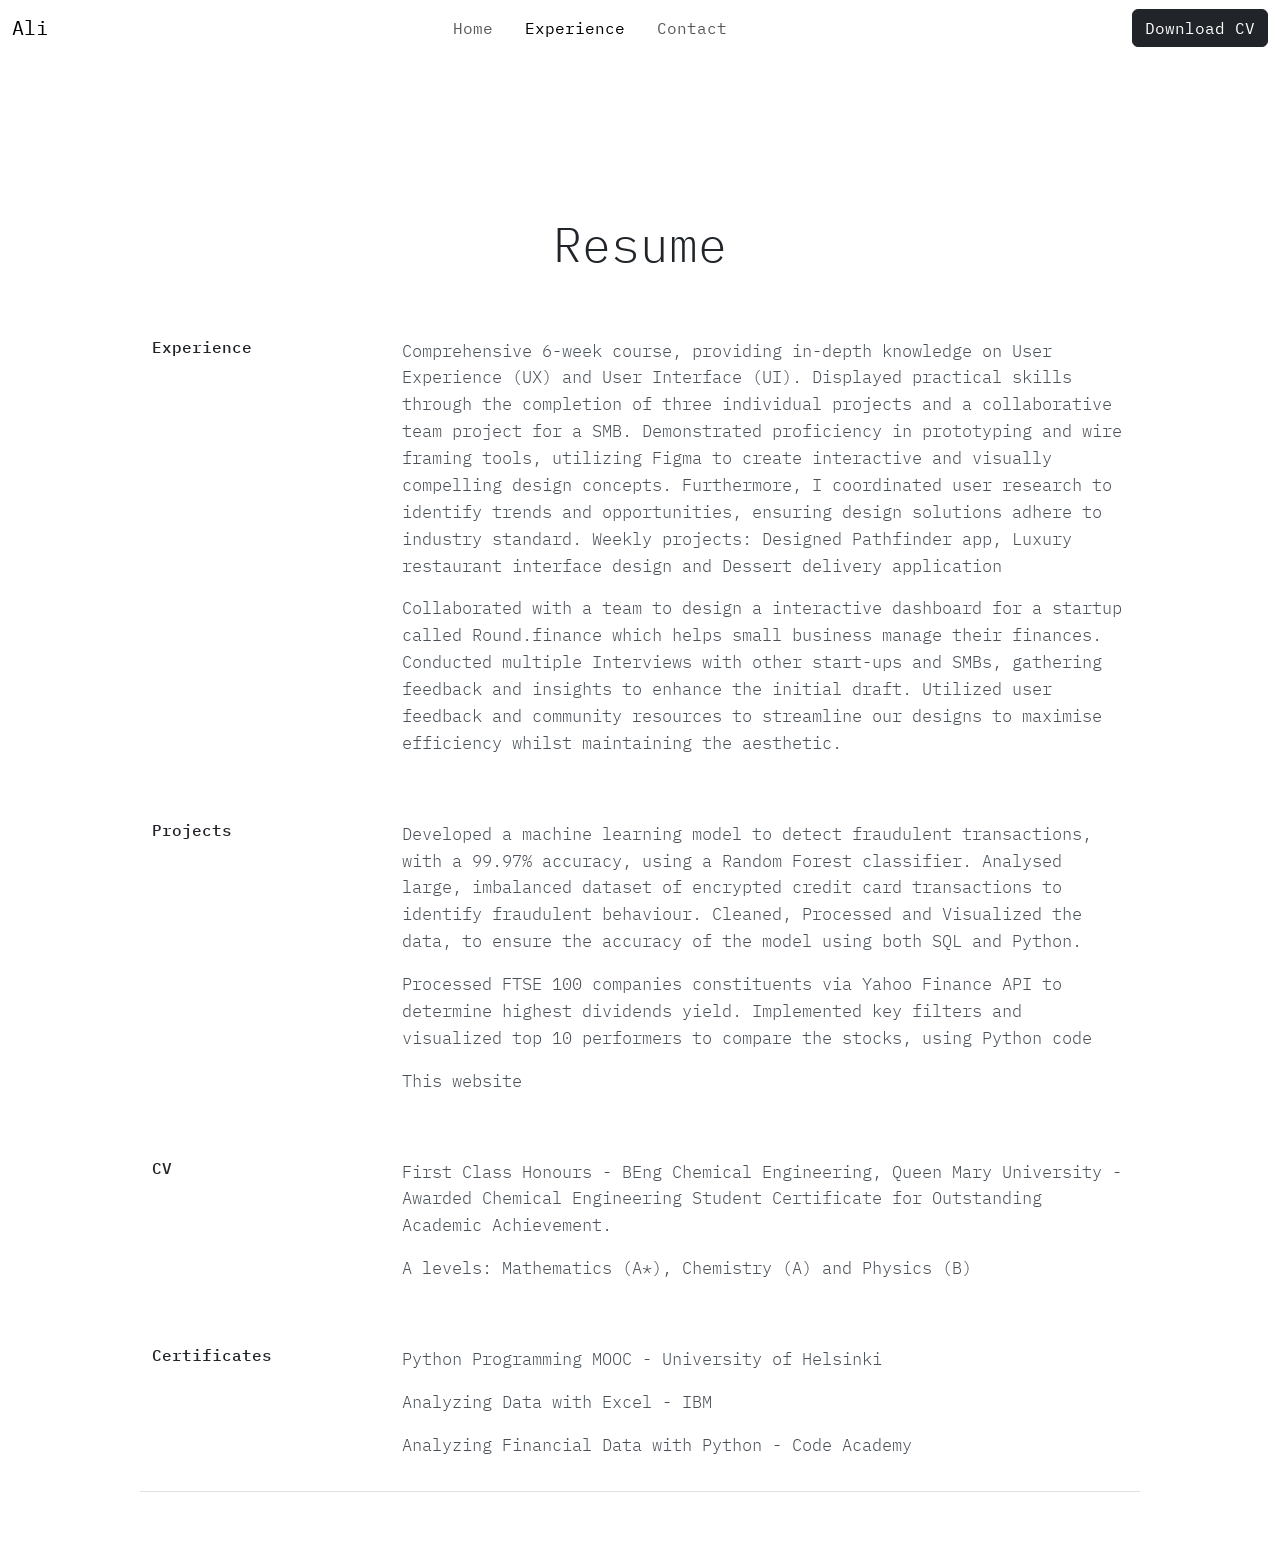
==== experience.html @ 81b61324 "Add files via upload" ====
<!DOCTYPE html>
<html lang="en">
<head>
    <meta charset="UTF-8">
    <meta name="viewport" content="width=device-width, initial-scale=1.0">
        
    <title>Experience - Ali El Husseini</title>  
        
    <link href="https://cdn.jsdelivr.net/npm/bootstrap@5.3.8/dist/css/bootstrap.min.css" rel="stylesheet" integrity="sha384-sRIl4kxILFvY47J16cr9ZwB07vP4J8+LH7qKQnuqkuIAvNWLzeN8tE5YBujZqJLB" crossorigin="anonymous">
    <link href="https://fonts.googleapis.com/css2?family=IBM+Plex+Mono:wght@400;700&display=swap" rel="stylesheet">
    <link href="https://unpkg.com/aos@2.3.1/dist/aos.css" rel="stylesheet">

    <link rel="stylesheet" type="text/css" href="static/main.css">


</head>
<body>
        <nav class="navbar navbar-expand-lg bg-white ">
            <div class="container-fluid">
                
                <a class="navbar-brand" href="index.html">Ali</a>
                
                <button class="navbar-toggler" type="button" data-bs-toggle="collapse" data-bs-target="#navbarNav" aria-controls="navbarNav" aria-expanded="false" aria-label="Toggle navigation">
                    <span class="navbar-toggler-icon"></span>
                </button>
                
                <div class="collapse navbar-collapse justify-content-center" id="navbarNav">
                    
                    <ul class="navbar-nav">
                        <li class="nav-item">
                            <a class="nav-link me-3" href="index.html">Home </a>
                        </li>
                        <li class="nav-item me-3">
                            <a class="nav-link active" aria-current="page" href="experience.html"> Experience </a>
                        </li>
                        <li class="nav-item me-3">
                            <a class="nav-link" href="contact.html"> Contact</a>
                        </li>
                    </ul>
                    
                </div>
                
                <div class="d-flex ms-auto">
                    <a href="static/AliElHusseini_CV.pdf" class="btn btn-dark" role="button" download>
                        Download CV
                    </a>
                </div>

            </div>
        </nav>

        <div class="container mt-5 py-5">
    
            <h2 class="text-center display-5 mb-5">Resume</h2>
            
            <div class="row mb-3 py-3 ">
                
                <div class="col-md-3" data-aos="fade-up">
                    <h6>Experience</h6>
                </div>
                
                <div class="col-md-9" data-aos="fade-up">
                    <p class="lead" >Comprehensive 6-week course, providing in-depth knowledge on User Experience (UX) and User Interface (UI).
                                    Displayed practical skills through the completion of three individual projects and a collaborative team project for a SMB. Demonstrated proficiency in prototyping and wire framing tools, utilizing Figma to create interactive and visually
                                    compelling design concepts. Furthermore, I coordinated user research to identify trends and opportunities, ensuring design solutions adhere to industry standard.
                                    Weekly projects: Designed Pathfinder app, Luxury restaurant interface design and Dessert delivery application</p>

                    <p class="lead"></p>
                    <p class="lead">Collaborated with a team to design a interactive dashboard for a startup called Round.finance which helps small business manage their finances. Conducted multiple Interviews with other start-ups and SMBs, gathering feedback and insights to enhance the initial draft. Utilized user feedback and community resources to streamline our designs to maximise efficiency whilst maintaining the
aesthetic.</p>
                    <p class="lead"></p>
                </div>
            </div>
            
            <div class="row mb-3 py-3">
                <div class="col-md-3" data-aos="fade-up">
                    <h6 class="fw">Projects</h6>
                </div>
                <div class="col-md-9" data-aos="fade-up">

                    <p class="lead">Developed a machine learning model to detect fraudulent transactions, with a 99.97% accuracy, using a Random Forest
                                    classifier. Analysed large, imbalanced dataset of encrypted credit card transactions to identify fraudulent behaviour. Cleaned, Processed and Visualized the data, to ensure the accuracy of the model using both SQL and Python.</p>
                    <p class="lead">Processed FTSE 100 companies constituents via Yahoo Finance API to determine highest dividends yield. Implemented key filters and visualized top 10 performers to compare the stocks, using Python code</p>
                    <p class="lead">This website</p>
                    <p class="lead"></p>
                </div>
            </div>
            
            <div class="row mb-3 py-3">
                <div class="col-md-3" data-aos="fade-up">
                    <h6 class="fw">CV</h6>
                </div>
                <div class="col-md-9" data-aos="fade-up">
                    <p class="lead">First Class Honours - BEng Chemical Engineering, Queen Mary University -
                        Awarded Chemical Engineering Student Certificate for Outstanding Academic Achievement.</p>
                    <p class="lead">A levels: Mathematics (A*), Chemistry (A) and Physics (B)</p>
                    <p class="lead"></p>






                </div>
            </div>

            <div class="row mb-3 py-3 border-bottom">
                
                <div class="col-md-3" data-aos="fade-up">
                    <h6>Certificates</h6>
                </div>
                
                <div class="col-md-9" data-aos="fade-up">
                    <p class="lead">Python Programming MOOC - University of Helsinki</p>
                    <p class="lead">Analyzing Data with Excel - IBM</p>
                    <p class="lead">Analyzing Financial Data with Python - Code Academy</p>
                    <p class="lead"></p>
                </div>
            </div>

        
        </div>


        <script src="https://unpkg.com/aos@2.3.1/dist/aos.js"></script>
        <script>
            // Initialize AOS when the page loads
            AOS.init({
                duration: 1000, // Animation duration (1 second)
                once: true,     // Ensures animation runs only once when scrolled into view
            });
        </script>

        <script src="https://cdn.jsdelivr.net/npm/bootstrap@5.3.8/dist/js/bootstrap.bundle.min.js" integrity="sha384-FKyoEForCGlyvwx9Hj09JcYn3nv7wiPVlz7YYwJrWVcXK/BmnVDxM+D2scQbITxI" crossorigin="anonymous"></script>


</body>
</html>
---- static/main.css ----
/* Custom CSS to match the design aesthetics */

/* 1. Set a clean, modern font for the whole body */
body {
    font-family: -apple-system, BlinkMacSystemFont, "Segoe UI", Roboto, "Helvetica Neue", Arial, sans-serif, "Apple Color Emoji", "Segoe UI Emoji", "Segoe UI Symbol";
    background-color: #ffffff; 
}

/* 2. Style the main heading for a bolder, darker look */
.display-5.fw-bold {
    letter-spacing: -0.02em;
    font-size: 2.5rem; 
    color: #212529; 
}

/* 3. Style the paragraph text (lead) */
.lead {
    font-size: 1.05rem;
    line-height: 1.6;
    color: #495057; 
}

/* 4. Constrain the maximum width of the main content container */
.container {
    max-width: 1000px; 
}

/* --- CSS for FIXED Image Positioning (Kept) --- */

/* 1. The Container: Locks the image to the viewport (Browser Window) */
.fixed-image-container {
    position: fixed; /* KEY: Locks it relative to the browser window */
    bottom: 0;       /* Locks it to the bottom edge */
    right: 0;        /* Locks it to the right edge */
    
    /* Define the size of the visible window/crop area */
    width: 50vw;     
    height: 90vh;    
    
    overflow: hidden; /* Crucial: Hides everything that spills out (the cropping effect) */
    z-index: -1;      /* Puts the image *behind* your text and navbar */
}

/* 2. The Image: Scales and shifts the image inside the container */
.hero-image-fixed {
    position: absolute; /* Positioned relative to its fixed container */
    
    /* Zoom/Scale */
    transform: scale(1); 
    
    /* Shift the image to show the desired quadrant */
    top: 25%; 
    right: -25%;
    
    /* Reset and ensure responsiveness */
    transform-origin: top right;
    width: auto;
    max-width: none;
    height: 100%; 
}

/* Add this rule to the bottom of your main.css */
/* Targets the main container of your Hero section */
.container.mt-5 {
    /* Use a large padding-top value to push the content down dramatically */
    padding-top: 10rem !important; 
    
    /* Ensure the top margin is still present, or adjust the container class */
    margin-top: 0 !important; /* Optional: We rely on padding now, so remove the default mt-5 margin */
}

/* Update your existing body rule in main.css */
body {
    /* Use the imported IBM Plex Mono font for the entire body */
    font-family: 'IBM Plex Mono', monospace; 
    background-color: #ffffff;
}

/* Also ensure your heading uses the new font */
.display-5.fw-bold {
    /* Set the heading to use the monospace font */
    font-family: 'IBM Plex Mono', monospace; 
    letter-spacing: -0.02em;
    font-size: 2.5rem; 
    color: #212529; 
}


/* Styling for the contact card border */
.p-5.border {
    border-color: rgba(0, 0, 0, 0.1) !important; /* Extremely faint gray border */
}

/* Add this to main.css */
a {
    color: #212529; /* A dark black/off-black color */
    text-decoration: none; /* Removes the default underline */
    transition: color 0.3s; /* Optional: adds a smooth color transition on hover */
}

/* Optional: Add a subtle hover effect */
a:hover {
    color: #6c757d; /* Changes color slightly to gray on hover */
    text-decoration: underline; /* Optional: Brings back the underline on hover */
}

/* Add this to static/main.css */
.push-left {
    /* Adjust this value (e.g., -50px) until the text starts exactly where you want it */
    margin-left: -50px !important; 
}

/* Media Query for Mobile/Tablet Screens (up to 767px wide) */
@media (max-width: 767px) {
    
    /* 1. Add Space (Margin Bottom) and Underline to Headings */
    .col-md-3 h4,
    .col-md-3 h5,
    .col-md-3 h6 {
        /* Add significant space (margin) below the heading (e.g., 1.5rem) */
        margin-bottom: 1.5rem !important;
        
        /* Add the faint underline beneath the heading */
        border-bottom: 1px solid rgba(0, 0, 0, 0.1); 
        
        /* Add a small amount of padding to separate the text from the new line */
        padding-bottom: 0.5rem; 
        
        /* Ensure the title uses the full width of its column */
        width: 100%; 
    }
    
    /* 2. Remove the margin-top fix applied earlier, as alignment isn't the issue on mobile */
    .col-md-3 h4,
    .col-md-3 h5,
    .col-md-3 h6 {
        /* Allow the default top margin back for better vertical rhythm on mobile */
        margin-top: initial !important; 
    }
}
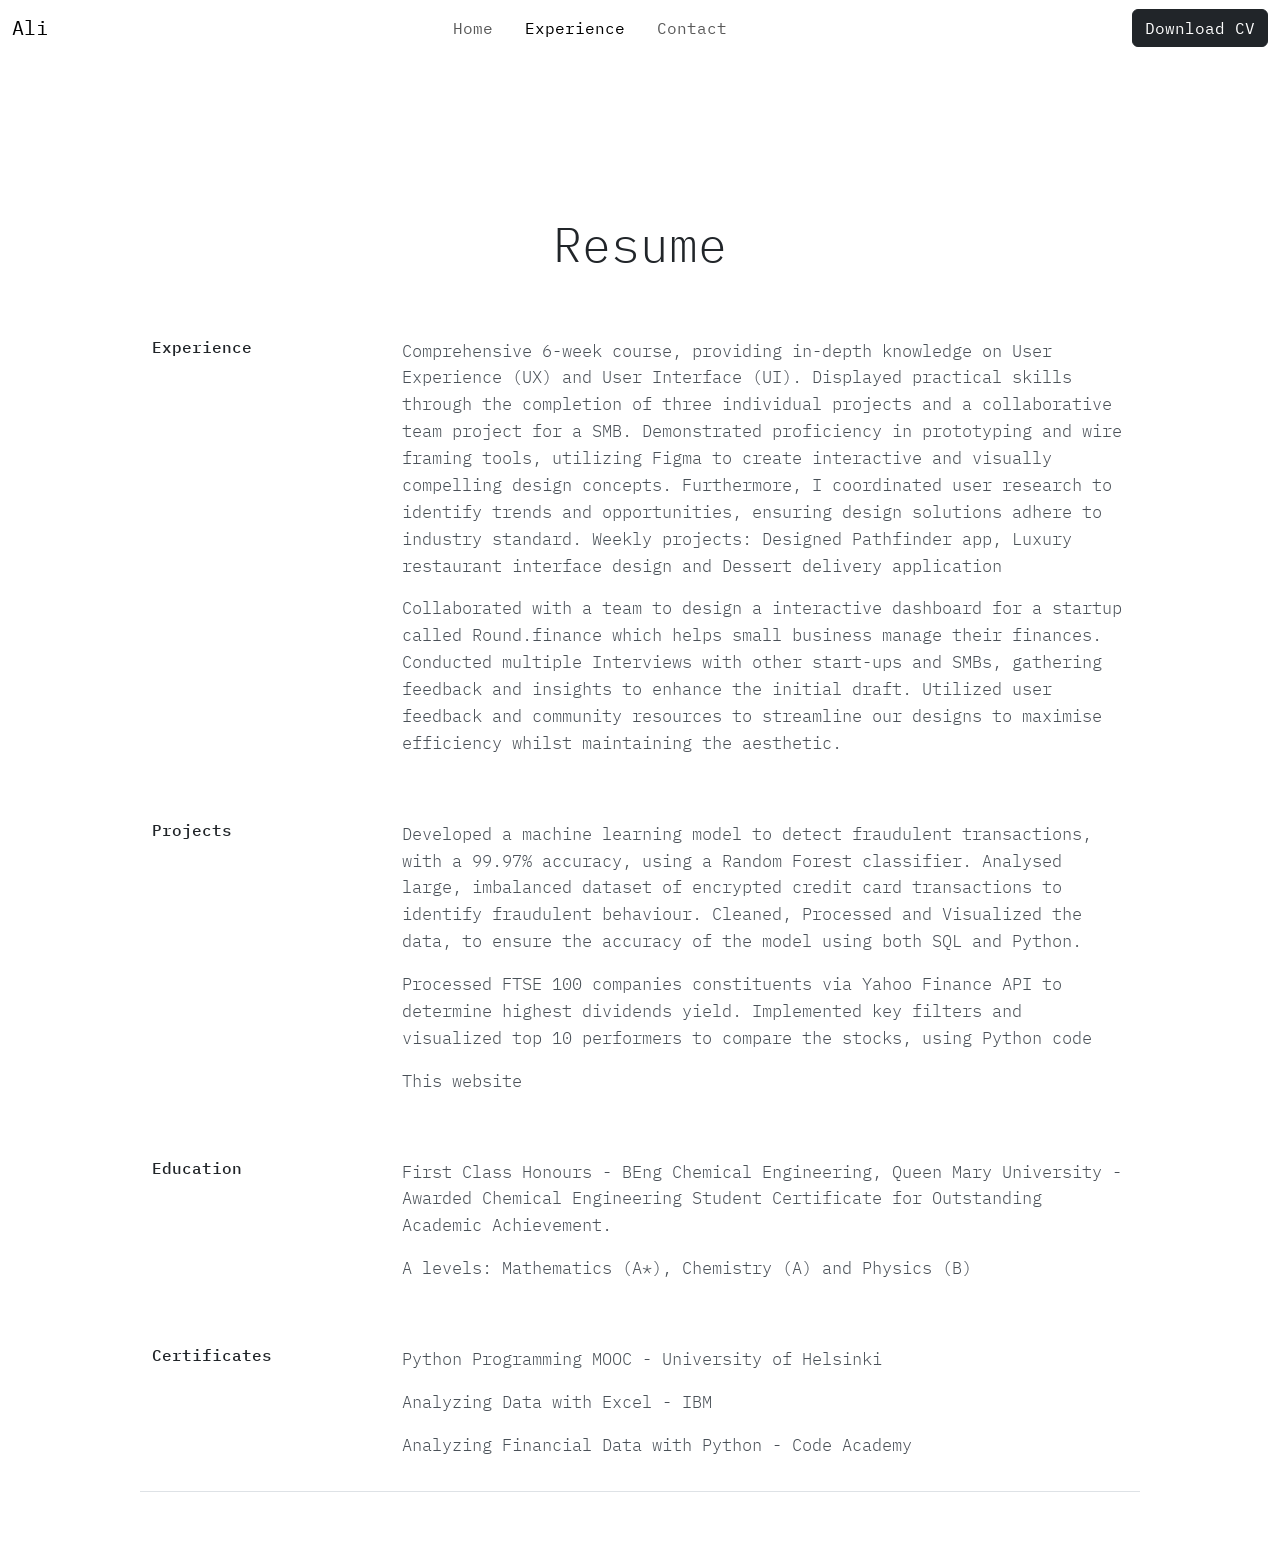
==== commit d55e3ade: "Change CV heading to Education in experience.html" ====
--- a/experience.html
+++ b/experience.html
@@ -88,7 +88,7 @@
             
             <div class="row mb-3 py-3">
                 <div class="col-md-3" data-aos="fade-up">
-                    <h6 class="fw">CV</h6>
+                    <h6 class="fw">Education</h6>
                 </div>
                 <div class="col-md-9" data-aos="fade-up">
                     <p class="lead">First Class Honours - BEng Chemical Engineering, Queen Mary University -
@@ -135,4 +135,4 @@
 
 
 </body>
-</html>+</html>
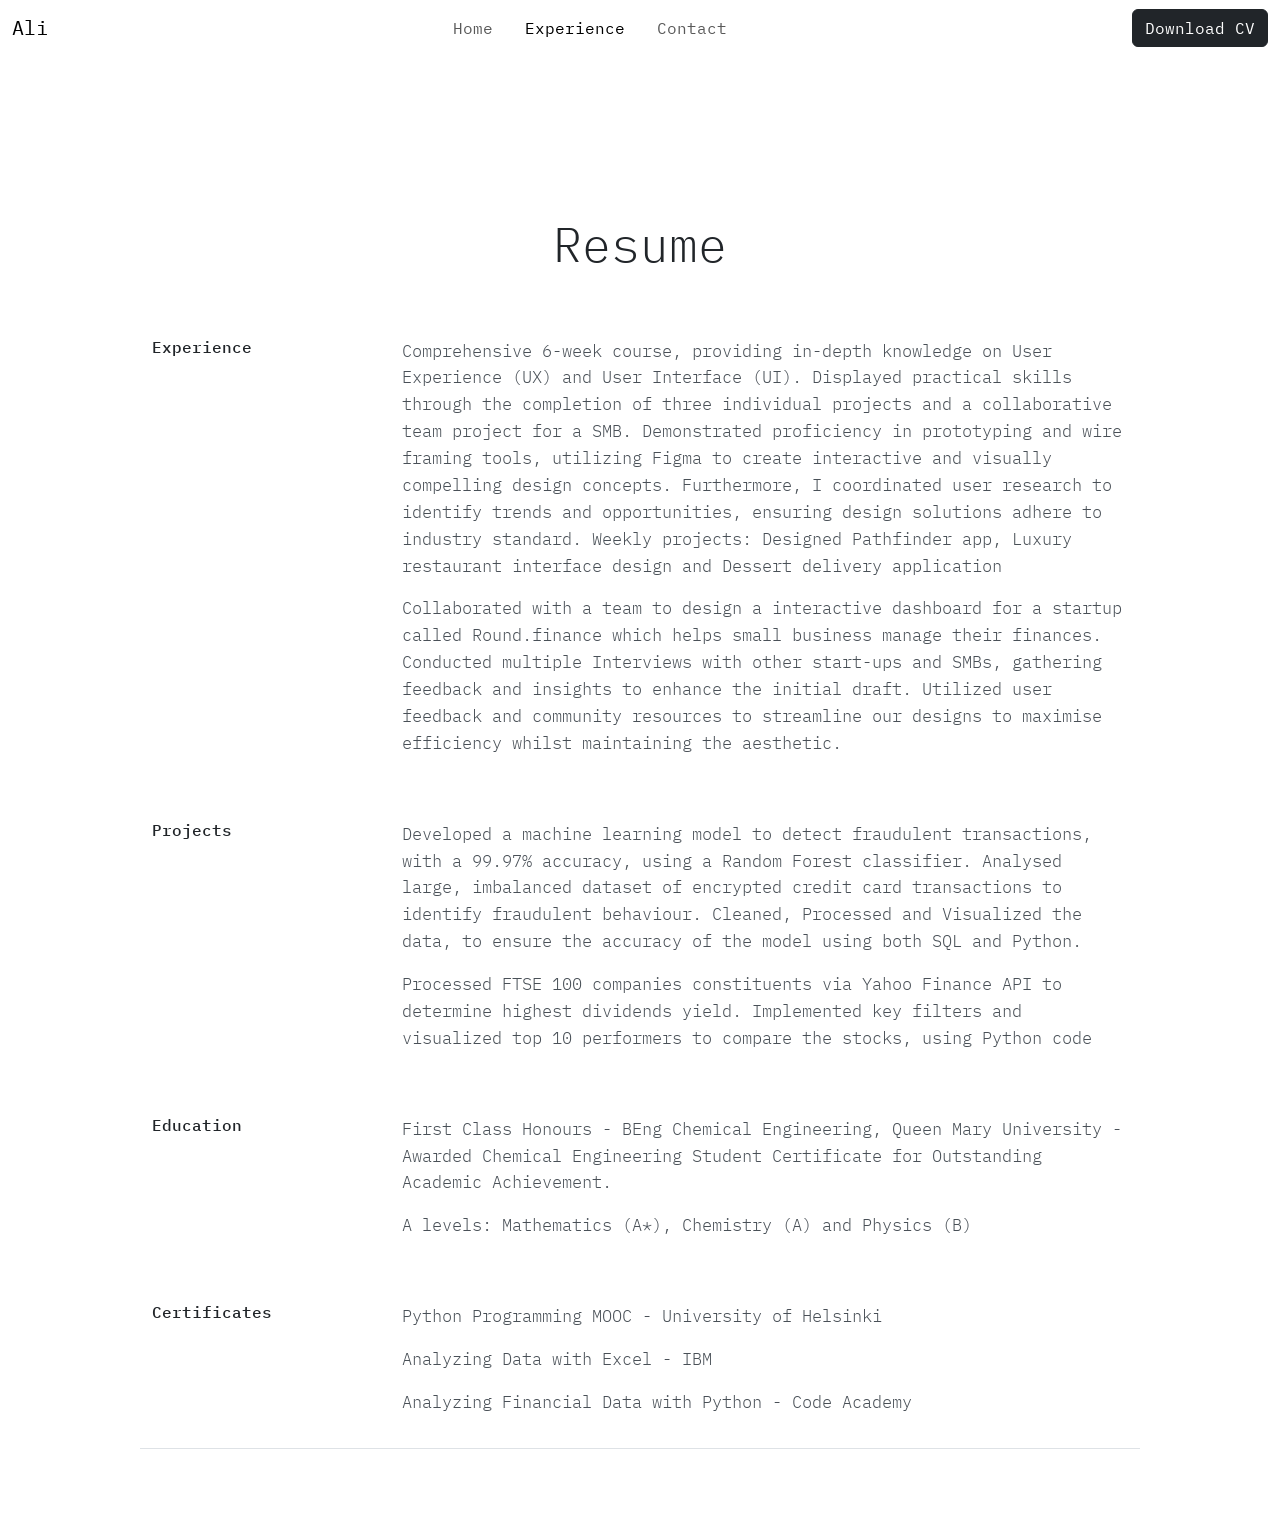
==== commit f7613d3c: "Remove placeholder text from experience.html Removed placeholder text from experience section." ====
--- a/experience.html
+++ b/experience.html
@@ -81,7 +81,6 @@
                     <p class="lead">Developed a machine learning model to detect fraudulent transactions, with a 99.97% accuracy, using a Random Forest
                                     classifier. Analysed large, imbalanced dataset of encrypted credit card transactions to identify fraudulent behaviour. Cleaned, Processed and Visualized the data, to ensure the accuracy of the model using both SQL and Python.</p>
                     <p class="lead">Processed FTSE 100 companies constituents via Yahoo Finance API to determine highest dividends yield. Implemented key filters and visualized top 10 performers to compare the stocks, using Python code</p>
-                    <p class="lead">This website</p>
                     <p class="lead"></p>
                 </div>
             </div>
